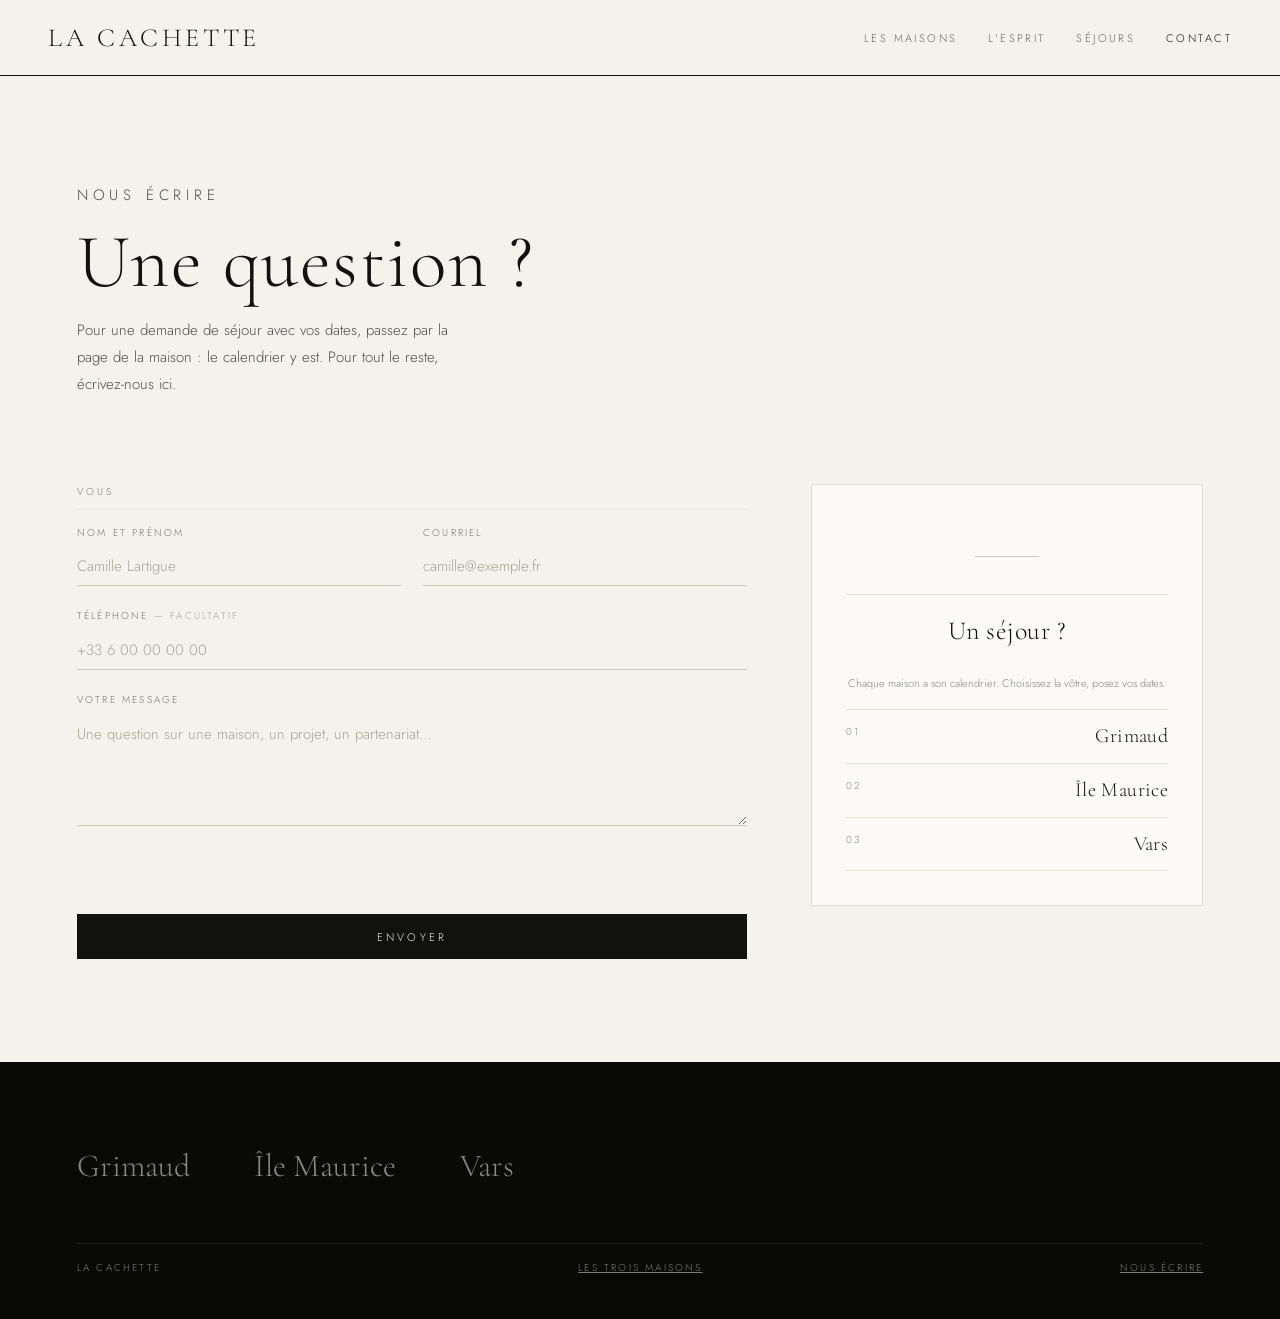
==== contact.html @ 08d3d3f2 "La Cachette — site des trois maisons Co-Authored-By: Claude Opus 5 <noreply@anthropic.com>" ====
<!doctype html>
<html lang="fr">
<head>
<meta charset="utf-8">
<meta name="viewport" content="width=device-width, initial-scale=1">
<meta name="robots" content="noindex, nofollow">
<title>Nous écrire — La Cachette</title>
<meta name="description" content="Écrire à La Cachette. Les demandes de séjour se font sur la page de chaque maison.">
<link rel="preconnect" href="https://fonts.googleapis.com">
<link rel="preconnect" href="https://fonts.gstatic.com" crossorigin>
<link href="https://fonts.googleapis.com/css2?family=Cormorant+Garamond:ital,wght@0,300;0,400;1,300&family=Jost:wght@300;400&display=swap" rel="stylesheet">
<link rel="stylesheet" href="assets/style.css?v=1789736320">
</head>
<body>

<header class="entete">
  <a class="marque" href="index.html">La&nbsp;Cachette</a>
  <nav class="nav">
    <a href="index.html">Les maisons</a>
    <a href="esprit.html">L'esprit</a>
    <a href="sejours.html">Séjours</a>
    <a href="contact.html" aria-current="page">Contact</a>
  </nav>
</header>

<main class="contact" id="contact">

  <div class="demande__titre">
    <p class="surtitre">Nous écrire</p>
    <h1>Une question ?</h1>
    <p>Pour une demande de séjour avec vos dates, passez par la page de la
    maison : le calendrier y est. Pour tout le reste, écrivez-nous ici.</p>
  </div>

  <div>
    <div class="erreurs" id="erreurs" hidden>
      <strong>Il manque encore quelque chose :</strong>
      <ul id="liste-erreurs"></ul>
    </div>

    <form id="question" novalidate>
      <fieldset class="champs">
        <legend>Vous</legend>
        <div class="duo">
          <label class="champ">
            <span>Nom et prénom</span>
            <input type="text" id="nom" name="nom" autocomplete="name" placeholder="Camille Lartigue">
          </label>
          <label class="champ">
            <span>Courriel</span>
            <input type="email" id="courriel" name="courriel" autocomplete="email" placeholder="camille@exemple.fr">
          </label>
        </div>
        <label class="champ">
          <span>Téléphone <em style="font-style:normal;opacity:.6">— facultatif</em></span>
          <input type="tel" id="telephone" name="telephone" autocomplete="tel" placeholder="+33 6 00 00 00 00">
        </label>
        <label class="champ">
          <span>Votre message</span>
          <textarea id="message" name="message" placeholder="Une question sur une maison, un projet, un partenariat…"></textarea>
        </label>
      </fieldset>

      <button class="envoyer" type="submit">Envoyer</button>
    </form>
  </div>

  <aside class="fiche" aria-label="Demander un séjour">
    <div class="fiche__embleme vide" aria-hidden="true"></div>
    <h2>Un séjour ?</h2>
    <p class="fiche__note" style="margin:0 0 1.4em;text-align:center">Chaque maison a son
    calendrier. Choisissez la vôtre, posez vos dates.</p>
    <dl class="fiche__maisons">
      <div><dt>01</dt><dd><a href="grimaud.html#reserver">Grimaud</a></dd></div>
      <div><dt>02</dt><dd><a href="ile-maurice.html#reserver">Île Maurice</a></dd></div>
      <div><dt>03</dt><dd><a href="vars.html#reserver">Vars</a></dd></div>
    </dl>
  </aside>

</main>

<footer class="pied">
  <nav class="pied__maisons">
    <a href="grimaud.html">Grimaud</a>
    <a href="ile-maurice.html">Île Maurice</a>
    <a href="vars.html">Vars</a>
  </nav>
  <div class="pied__bas">
    <span>La Cachette</span>
    <span><a href="index.html">Les trois maisons</a></span>
    <span><a href="contact.html">Nous écrire</a></span>
  </div>
</footer>

<script src="assets/config.js"></script>
<script>
(function () {
  var form = document.getElementById('question');
  var boiteErreurs = document.getElementById('erreurs');
  var listeErreurs = document.getElementById('liste-erreurs');
  var ADRESSE = window.ADRESSE || '';
  var POINT_DE_COLLECTE = window.POINT_DE_COLLECTE || '';

  function verifier() {
    var manques = [];
    if (!document.getElementById('nom').value.trim()) manques.push('votre nom');
    var courriel = document.getElementById('courriel');
    if (!courriel.value.trim() || !/^[^@\s]+@[^@\s.]+\.[^@\s]+$/.test(courriel.value.trim())) {
      manques.push('un courriel valide');
    }
    if (!document.getElementById('message').value.trim()) manques.push('votre message');
    return manques;
  }

  function texte() {
    var d = new FormData(form);
    var lignes = ['Nom         : ' + d.get('nom'), 'Courriel    : ' + d.get('courriel')];
    if (d.get('telephone').trim()) lignes.push('Téléphone   : ' + d.get('telephone'));
    lignes.push('', d.get('message').trim());
    return lignes.join('\n');
  }

  function confirmer() {
    var corps = texte();
    var objet = 'Message — La Cachette';
    var entete = document.querySelector('.demande__titre');

    var bloc = document.createElement('section');
    bloc.className = 'recap';
    bloc.innerHTML =
      '<p class="surtitre">Dernière étape</p>' +
      '<h2>Votre message est prêt</h2>' +
      '<p>Relisez-le, puis envoyez-le. Nous vous répondons à l’adresse que vous ' +
      'venez d’indiquer.</p>' +
      '<pre></pre>' +
      '<div class="recap__actions">' +
      '  <button class="envoyer" type="button" id="r-envoyer">Envoyer</button>' +
      '  <button class="bouton-fin" type="button" id="r-copier">Copier le message</button>' +
      '  <button class="bouton-fin" type="button" id="r-modifier">Modifier</button>' +
      '</div>' +
      '<p class="recap__etat" id="r-etat"></p>';
    bloc.querySelector('pre').textContent = corps;

    entete.hidden = true;
    form.hidden = true;
    boiteErreurs.hidden = true;
    form.parentElement.appendChild(bloc);
    window.scrollTo({ top: 0, behavior: 'smooth' });

    var etat = document.getElementById('r-etat');

    document.getElementById('r-envoyer').addEventListener('click', function () {
      if (POINT_DE_COLLECTE) {
        fetch(POINT_DE_COLLECTE, { method: 'POST', body: new FormData(form) })
          .then(function (r) {
            etat.textContent = r.ok
              ? 'Message envoyé. Merci — nous revenons vers vous rapidement.'
              : 'L’envoi a échoué. Copiez le message et écrivez-nous directement.';
          })
          .catch(function () {
            etat.textContent = 'L’envoi a échoué. Copiez le message et écrivez-nous directement.';
          });
      } else if (ADRESSE) {
        window.location.href = 'mailto:' + ADRESSE +
          '?subject=' + encodeURIComponent(objet) +
          '&body=' + encodeURIComponent(corps);
        etat.textContent = 'Votre message vous attend dans votre logiciel de courrier — ' +
          'il reste à l’envoyer.';
      } else {
        etat.textContent = 'Aucune adresse de destination n’est encore configurée sur ce ' +
          'site. Copiez le message en attendant. (À renseigner dans assets/config.js.)';
      }
    });

    document.getElementById('r-copier').addEventListener('click', function () {
      navigator.clipboard.writeText(objet + '\n\n' + corps).then(function () {
        etat.textContent = 'Message copié dans le presse-papiers.';
      }, function () {
        etat.textContent = 'La copie automatique a été refusée par le navigateur — ' +
          'sélectionnez le texte ci-dessus.';
      });
    });

    document.getElementById('r-modifier').addEventListener('click', function () {
      bloc.remove();
      form.hidden = false;
      entete.hidden = false;
      window.scrollTo({ top: 0, behavior: 'smooth' });
    });
  }

  form.addEventListener('submit', function (e) {
    e.preventDefault();
    var manques = verifier();
    if (manques.length) {
      listeErreurs.innerHTML = '';
      manques.forEach(function (m) {
        var li = document.createElement('li');
        li.textContent = m;
        listeErreurs.appendChild(li);
      });
      boiteErreurs.hidden = false;
      boiteErreurs.scrollIntoView({ behavior: 'smooth', block: 'center' });
      return;
    }
    boiteErreurs.hidden = true;
    confirmer();
  });
})();
</script>

</body>
</html>
---- assets/style.css ----
/* La Cachette — feuille commune
   Repères : voir BRAND.md. Encre, ivoire, nuit ; Cormorant + Jost ; 900 ms. */

:root{
  --noir:#111110;
  --ivoire:#f4f2ed;
  --nuit:#090908;
  --or:#b9a37e;
  --trait:#111110;
  --serif:"Cormorant Garamond", "EB Garamond", Garamond, "Times New Roman", serif;
  --sans:"Jost", "Futura", "Avenir Next", system-ui, sans-serif;
  --ease:cubic-bezier(.22,.61,.36,1);
  --duree:900ms;
  --entete:76px;
}
*{box-sizing:border-box}
html{scroll-behavior:smooth}
body{
  margin:0; background:var(--ivoire); color:var(--noir);
  font-family:var(--sans); font-weight:300;
  -webkit-font-smoothing:antialiased;
}
img{max-width:100%}

/* ---------------------------------------------------------------- en-tête */
.entete{
  position:fixed; inset:0 0 auto 0; z-index:30;
  height:var(--entete);
  display:flex; align-items:center; justify-content:space-between;
  padding:0 clamp(18px,4vw,48px);
  background:var(--ivoire);
  border-bottom:1px solid var(--trait);
}
.marque{
  font-family:var(--serif); font-size:clamp(20px,2.4vw,26px);
  letter-spacing:.14em; text-transform:uppercase; text-decoration:none; color:inherit;
}
.nav{display:flex; gap:clamp(16px,2.4vw,34px)}
.nav a{
  font-size:11px; letter-spacing:.22em; text-transform:uppercase;
  text-decoration:none; color:inherit; opacity:.62;
  transition:opacity .35s var(--ease);
}
.nav a:hover,.nav a[aria-current]{opacity:1}
@media (max-width:640px){
  :root{--entete:62px}
  .nav a:not([aria-current]){display:none}
}

/* ------------------------------------------------------ page « nos maisons » */
.maisons{
  margin-top:var(--entete);
  height:calc(100vh - var(--entete));
  height:calc(100svh - var(--entete));
  display:flex; flex-direction:column;
}
.maison{
  position:relative; flex:1 1 0; min-height:0;
  display:block; overflow:hidden;
  text-decoration:none; color:var(--ivoire);
  border-bottom:1px solid var(--trait);
  background:#0e0e0d; isolation:isolate;
}
.maison:last-child{border-bottom:0}

#m-grimaud img{object-position:center 50%}
#m-maurice img{object-position:center 42%}
#m-vars    img{object-position:center 45%}
#m-grimaud{--embleme:url("logos/la-cachette-golfe-saint-tropez-blanc.svg")}
#m-maurice{--embleme:url("logos/la-cachette-ile-maurice-blanc.svg")}
#m-vars   {--embleme:url("logos/la-cachette-vars-blanc.svg")}

.maison__media{position:absolute; inset:0; overflow:hidden}
.maison__media img{
  width:100%; height:100%; object-fit:cover; display:block;
  transform:scale(1.001);
  filter:grayscale(1) contrast(1.02) brightness(1);
  transition:transform var(--duree) var(--ease), filter var(--duree) var(--ease);
  will-change:transform,filter;
}
.maison__media::after{
  content:""; position:absolute; inset:0; z-index:1;
  background:linear-gradient(100deg,rgba(9,9,8,.84) 0%,rgba(9,9,8,.48) 34%,
                             rgba(9,9,8,.14) 66%,rgba(9,9,8,.26) 100%);
  transition:opacity var(--duree) var(--ease);
}
.maison__media.vide{
  background:radial-gradient(120% 160% at 20% 20%, #2a2a27 0%, #161614 55%, #0d0d0c 100%);
}
.maison__media.vide img{display:none}
.maison__media.vide::before{
  content:""; position:absolute; inset:0; z-index:1; opacity:.15;
  background:var(--embleme) 72% 50%/auto 62% no-repeat;
  transition:opacity var(--duree) var(--ease), transform var(--duree) var(--ease);
}

.maison__texte{
  position:relative; z-index:2; height:100%;
  display:flex; flex-direction:column; justify-content:center;
  padding:0 clamp(22px,6vw,90px);
  transform:translateY(6px);
  transition:transform var(--duree) var(--ease);
}
.maison__index{font-size:10px; letter-spacing:.34em; opacity:.55; margin-bottom:.9em}
.maison__nom{
  font-family:var(--serif); font-weight:300;
  font-size:clamp(38px,7.2vw,92px); line-height:.98; margin:0; letter-spacing:.02em;
  text-shadow:0 2px 30px rgba(0,0,0,.45);
}
.maison__lieu{
  margin-top:.85em; font-size:11px; letter-spacing:.26em; text-transform:uppercase; opacity:.7;
}
.maison__lien{
  display:flex; align-items:center; gap:.8em;
  margin-top:1.4em; font-size:10px; letter-spacing:.28em; text-transform:uppercase;
  opacity:0; transform:translateY(10px);
  transition:opacity var(--duree) var(--ease), transform var(--duree) var(--ease);
}
.maison__lien i{display:block; width:52px; height:1px; background:currentColor}
.maison__bientot{
  position:absolute; top:clamp(14px,2.4vw,26px); right:clamp(18px,4vw,44px);
  z-index:3; font-size:9px; letter-spacing:.26em; text-transform:uppercase;
  padding:.6em 1em; border:1px solid rgba(244,242,237,.34); color:rgba(244,242,237,.72);
}

.maison:hover .maison__media img,
.maison:focus-visible .maison__media img,
.maison.est-active .maison__media img{
  filter:grayscale(0) contrast(1) brightness(1); transform:scale(1.07);
}
.maison:hover .maison__media::after,
.maison:focus-visible .maison__media::after,
.maison.est-active .maison__media::after{opacity:.88}
.maison:hover .maison__media.vide::before,
.maison:focus-visible .maison__media.vide::before,
.maison.est-active .maison__media.vide::before{opacity:.34; transform:scale(1.03)}
.maison:hover .maison__texte,
.maison:focus-visible .maison__texte,
.maison.est-active .maison__texte{transform:translateY(0)}
.maison:hover .maison__lien,
.maison:focus-visible .maison__lien,
.maison.est-active .maison__lien{opacity:.92; transform:translateY(0)}
.maisons:hover .maison:not(:hover) .maison__media img,
.maisons.a-une-active .maison:not(.est-active) .maison__media img{
  filter:grayscale(1) contrast(1.02) brightness(.58);
}
.maisons:hover .maison:not(:hover) .maison__texte,
.maisons.a-une-active .maison:not(.est-active) .maison__texte{opacity:.72}
@media (hover:none){ .maison__lien{opacity:.9; transform:none} }
.maison:focus-visible{outline:2px solid var(--or); outline-offset:-4px}

@media (max-width:640px){
  .maisons{height:auto}
  .maison{height:46svh; min-height:280px}
}

/* variante : trois colonnes côte à côte (index-colonnes.html) */
.maisons.colonnes{flex-direction:row}
.colonnes .maison{border-bottom:0; border-right:1px solid var(--trait)}
.colonnes .maison:last-child{border-right:0}
.colonnes #m-grimaud img{object-position:center 60%}
.colonnes #m-maurice img{object-position:center 45%}
.colonnes #m-vars    img{object-position:center 50%}
.colonnes .maison__media::after{
  background:linear-gradient(180deg,rgba(9,9,8,.10) 0%,rgba(9,9,8,.18) 45%,
                             rgba(9,9,8,.62) 78%,rgba(9,9,8,.86) 100%);
}
.colonnes .maison__texte{
  justify-content:flex-end;
  padding:0 clamp(22px,3.4vw,52px) clamp(34px,5vw,66px);
}
.colonnes .maison__nom{font-size:clamp(34px,4.4vw,66px)}
.colonnes .maison__lieu{font-size:10px}
.colonnes .maison__media.vide::before{background-position:50% 36%; background-size:70% auto}
@media (max-width:640px){
  .maisons.colonnes{flex-direction:column}
  .colonnes .maison{border-right:0; border-bottom:1px solid var(--trait)}
}

/* --------------------------------------------------------- page d'une maison */
.hero{
  position:relative; margin-top:var(--entete);
  height:calc(100vh - var(--entete)); height:calc(100svh - var(--entete));
  min-height:480px; overflow:hidden; background:#0e0e0d; color:var(--ivoire);
  border-bottom:1px solid var(--trait);
}
/* les photos, empilées ; une seule visible, fondu entre deux */
.hero__diapos{position:absolute; inset:0}
.hero__diapos img{
  position:absolute; inset:0; width:100%; height:100%;
  object-fit:cover; object-position:center 42%; display:block;
  opacity:0; transition:opacity 1.6s var(--ease);
}
.hero__diapos img.est-visible{opacity:1}
/* un lent zoom pendant que la photo est à l'écran */
.hero__diapos img.anime{animation:hero-derive 9s linear forwards}
@keyframes hero-derive{from{transform:scale(1)} to{transform:scale(1.06)}}

.hero__commandes{
  position:absolute; z-index:3; right:clamp(18px,4vw,44px); bottom:clamp(22px,3.6vw,40px);
  display:flex; align-items:center; gap:14px;
}
.hero__fleche{
  width:38px; height:38px; border:1px solid rgba(244,242,237,.45); background:none;
  color:var(--ivoire); font-family:var(--serif); font-size:24px; line-height:1;
  cursor:pointer; padding:0; transition:border-color .3s var(--ease), background .3s var(--ease);
}
.hero__fleche:hover,.hero__fleche:focus-visible{border-color:var(--ivoire); background:rgba(244,242,237,.12)}
.hero__fleche:focus-visible,.hero__points button:focus-visible{outline:2px solid var(--or); outline-offset:2px}
.hero__points{display:flex; gap:10px}
.hero__points button{
  width:7px; height:7px; padding:0; border:0; border-radius:50%; cursor:pointer;
  background:rgba(244,242,237,.38); transition:background .3s var(--ease), transform .3s var(--ease);
}
.hero__points button[aria-current="true"]{background:var(--ivoire); transform:scale(1.3)}
@media (max-width:640px){ .hero__fleche{display:none} }
.hero::after{
  content:""; position:absolute; inset:0;
  background:linear-gradient(100deg,rgba(9,9,8,.78) 0%,rgba(9,9,8,.34) 40%,
                             rgba(9,9,8,.10) 70%,rgba(9,9,8,.30) 100%);
}
/* Les URL d'un var() se résolvent depuis CETTE feuille, pas depuis la page :
   les emblèmes sont donc déclarés ici et non en style en ligne. */
.hero.h-grimaud{--embleme:url("logos/la-cachette-golfe-saint-tropez-blanc.svg")}
.hero.h-maurice{--embleme:url("logos/la-cachette-ile-maurice-blanc.svg")}
.hero.h-vars   {--embleme:url("logos/la-cachette-vars-blanc.svg")}

.hero.vide{
  background:radial-gradient(120% 160% at 20% 20%, #2a2a27 0%, #161614 55%, #0d0d0c 100%);
}
.hero.vide .hero__diapos{display:none}
.hero.vide::before{
  content:""; position:absolute; inset:0; z-index:1; opacity:.26;
  background:var(--embleme) 72% 44%/auto 52% no-repeat;
}
.hero.vide::after{background:linear-gradient(100deg,rgba(9,9,8,.7) 0%,rgba(9,9,8,.2) 45%,rgba(9,9,8,0) 75%)}
.hero__texte{
  position:relative; z-index:2; height:100%;
  display:flex; flex-direction:column; justify-content:flex-end;
  padding:0 clamp(22px,6vw,90px) clamp(38px,6vw,74px);
}
.hero__index{font-size:10px; letter-spacing:.34em; text-transform:uppercase; opacity:.62}
.hero h1{
  font-family:var(--serif); font-weight:300; margin:.28em 0 0;
  font-size:clamp(46px,9vw,116px); line-height:.94; letter-spacing:.02em;
  text-shadow:0 2px 34px rgba(0,0,0,.45);
}
.hero__lieu{margin-top:.9em; font-size:11px; letter-spacing:.26em; text-transform:uppercase; opacity:.72}
.hero__cta{
  display:inline-flex; align-items:center; gap:.8em; align-self:flex-start;
  margin-top:2.2em; color:inherit; text-decoration:none;
  font-size:10px; letter-spacing:.28em; text-transform:uppercase;
  border:1px solid rgba(244,242,237,.5); padding:1.1em 2.2em;
  transition:background .4s var(--ease), color .4s var(--ease), border-color .4s var(--ease);
}
.hero__cta:hover,.hero__cta:focus-visible{background:var(--ivoire); color:var(--noir); border-color:var(--ivoire)}

.bloc{padding:clamp(56px,8vw,108px) clamp(22px,6vw,90px); border-bottom:1px solid #dfdbd2}
.bloc:last-of-type{border-bottom:0}
.bloc>h2{
  font-family:var(--serif); font-weight:300; font-size:clamp(26px,3.4vw,44px);
  margin:0 0 .9em; letter-spacing:.02em;
}
.surtitre{
  font-size:10px; letter-spacing:.32em; text-transform:uppercase;
  opacity:.5; margin:0 0 1.6em;
}

.intro{display:grid; grid-template-columns:minmax(0,1.15fr) minmax(0,1fr); gap:clamp(30px,6vw,84px)}
.intro p{font-family:var(--serif); font-size:clamp(19px,2.1vw,26px); line-height:1.5; margin:0 0 .8em}
.intro p+p{font-size:clamp(15px,1.4vw,17px); font-family:var(--sans); line-height:1.75; opacity:.78}
@media (max-width:820px){ .intro{grid-template-columns:1fr} }

.enbref{list-style:none; margin:0; padding:0; border-top:1px solid #dfdbd2}
.enbref li{
  display:flex; justify-content:space-between; gap:20px;
  padding:.95em 0; border-bottom:1px solid #dfdbd2;
  font-size:13px; line-height:1.5;
}
.enbref b{font-weight:400; letter-spacing:.16em; text-transform:uppercase; font-size:10px; opacity:.55; flex:0 0 34%}
.arediger{
  border:1px solid #dfdbd2; padding:1.2em 1.4em; font-size:12px; line-height:1.7;
  letter-spacing:.04em; opacity:.62;
}

.grille{
  display:grid; grid-template-columns:repeat(auto-fill,minmax(240px,1fr));
  gap:clamp(10px,1.4vw,20px);
}
.grille figure{margin:0; position:relative}
.grille button{
  display:block; width:100%; padding:0; border:0; background:#e6e2d9;
  cursor:zoom-in; overflow:hidden; line-height:0;
}
/* Sur la page d'une maison, les photos sont en couleur : c'est déjà la
   récompense du clic. Le noir et blanc reste réservé à la page d'accueil. */
.grille img{
  width:100%; aspect-ratio:4/5; object-fit:cover; display:block;
  filter:brightness(.94);
  transition:transform var(--duree) var(--ease), filter var(--duree) var(--ease);
}
.grille button:hover img,.grille button:focus-visible img{
  filter:brightness(1); transform:scale(1.05);
}
.grille figcaption{
  margin-top:.7em; font-size:10px; letter-spacing:.2em; text-transform:uppercase; opacity:.5;
}
.grille button:focus-visible{outline:2px solid var(--or); outline-offset:3px}
.grille .large{grid-column:span 2}
.grille .large img{aspect-ratio:16/10}
@media (max-width:560px){ .grille .large{grid-column:span 1} .grille .large img{aspect-ratio:4/5} }

.plan{max-width:900px; margin:0 auto}
.plan img{display:block; width:100%; border:1px solid #dfdbd2}

/* ---------------------------------------------------------------- sommaire
   Colonne fixe à droite, au milieu de l'écran. Invisible tant que le héros
   est à l'écran, puis suit la lecture. Disparaît sous 1100 px. */
.sommaire{
  position:fixed; right:clamp(18px,2.6vw,40px); top:50%; z-index:15;
  transform:translate(12px,-50%); opacity:0; pointer-events:none;
  transition:opacity .6s var(--ease), transform .6s var(--ease);
}
.sommaire.est-visible{opacity:1; transform:translate(0,-50%); pointer-events:auto}
.sommaire ol{list-style:none; margin:0; padding:0; display:flex; flex-direction:column; gap:14px; align-items:flex-end}
.sommaire a{
  display:flex; align-items:center; gap:12px; flex-direction:row-reverse;
  color:var(--noir); text-decoration:none;
  font-size:10px; letter-spacing:.24em; text-transform:uppercase; opacity:.42;
  transition:opacity .3s var(--ease);
}
.sommaire a i{display:block; width:18px; height:1px; background:currentColor; transition:width .4s var(--ease)}
.sommaire a:hover,.sommaire a:focus-visible{opacity:.85}
.sommaire a[aria-current]{opacity:1}
.sommaire a[aria-current] i{width:38px}
.sommaire a:focus-visible{outline:2px solid var(--or); outline-offset:4px}
.bloc,.reserver{scroll-margin-top:var(--entete)}
@media (max-width:1100px){ .sommaire{display:none} }
/* on réserve la colonne de droite au sommaire pour qu'il ne couvre rien */
@media (min-width:1101px){
  .a-sommaire .bloc,.a-sommaire .reserver{padding-right:calc(clamp(22px,6vw,90px) + 230px)}
  /* les filets entre sections s'arrêtent avant la colonne du sommaire */
  .a-sommaire .bloc{position:relative; border-bottom:0}
  .a-sommaire .bloc:not(:last-of-type)::after{
    content:""; position:absolute; bottom:0; height:1px; background:#dfdbd2;
    left:clamp(22px,6vw,90px); right:calc(clamp(22px,6vw,90px) + 230px);
  }
  .a-sommaire .reserver{border-top:0}
  .a-sommaire .reserver::before{
    content:""; position:absolute; top:0; height:1px; background:var(--noir);
    left:clamp(22px,6vw,90px); right:calc(clamp(22px,6vw,90px) + 230px);
  }
  .a-sommaire .reserver{position:relative}
  /* et le sommaire pose son propre fond, léger voile givré */
  .sommaire{
    padding:22px 20px 22px 26px; margin-right:-20px;
    background:rgba(244,242,237,.78);
    -webkit-backdrop-filter:blur(10px); backdrop-filter:blur(10px);
  }
}
html{scroll-behavior:smooth}
@media (prefers-reduced-motion:reduce){ html{scroll-behavior:auto} }

/* ------------------------------------------------------------- visionneuse */
.visionneuse{
  position:fixed; inset:0; z-index:60; background:var(--nuit);
  display:flex; align-items:center; justify-content:center; flex-direction:column;
  padding:clamp(16px,4vw,54px);
}
.visionneuse[hidden]{display:none}
.visionneuse img{max-width:100%; max-height:82vh; object-fit:contain; display:block}
.visionneuse figcaption{
  color:var(--ivoire); margin-top:1.2em;
  font-size:10px; letter-spacing:.24em; text-transform:uppercase; opacity:.6;
}
.visionneuse figure{margin:0; display:flex; flex-direction:column; align-items:center}
.visionneuse button{
  position:absolute; background:none; border:0; color:var(--ivoire);
  cursor:pointer; opacity:.55; padding:16px; line-height:1;
  font-family:var(--serif); font-size:34px;
  transition:opacity .3s var(--ease);
}
.visionneuse button:hover,.visionneuse button:focus-visible{opacity:1}
.v-fermer{top:8px; right:14px; font-size:26px}
.v-prec{left:6px; top:50%; transform:translateY(-50%)}
.v-suiv{right:6px; top:50%; transform:translateY(-50%)}

/* ------------------------------------------------------------------- pied */
.pied{
  background:var(--nuit); color:var(--ivoire);
  padding:clamp(48px,7vw,84px) clamp(22px,6vw,90px) clamp(30px,4vw,44px);
}
.pied__maisons{display:flex; flex-wrap:wrap; gap:clamp(24px,5vw,70px); margin-bottom:clamp(34px,5vw,58px)}
.pied__maisons a{
  color:inherit; text-decoration:none;
  font-family:var(--serif); font-size:clamp(22px,2.6vw,32px); font-weight:300;
  opacity:.55; transition:opacity .4s var(--ease);
}
.pied__maisons a:hover,.pied__maisons a[aria-current]{opacity:1}
.pied__bas{
  display:flex; flex-wrap:wrap; justify-content:space-between; gap:16px;
  border-top:1px solid rgba(244,242,237,.16); padding-top:1.6em;
  font-size:10px; letter-spacing:.22em; text-transform:uppercase; opacity:.5;
}
.pied__bas a{color:inherit}

@media (prefers-reduced-motion:reduce){
  html{scroll-behavior:auto}
  *{transition-duration:.01ms !important}
  .maison__media img,.grille img{transform:none !important}
  .hero__diapos img{animation:none !important}
}

/* ------------------------------------------------------------------ contact
   Le principe : un formulaire en une colonne, et une fiche qui se remplit
   en direct à côté. On ne demande que ce qui sert à répondre. */

.contact{
  margin-top:var(--entete);
  display:grid; grid-template-columns:minmax(0,1fr) minmax(320px,392px);
  gap:clamp(30px,5vw,80px);
  padding:clamp(48px,7vw,96px) clamp(22px,6vw,90px) clamp(60px,8vw,110px);
  align-items:start;
}
/* en bas d'une page maison : même grille, sous un filet, sans marge de tête */
.reserver{
  display:grid; grid-template-columns:minmax(0,760px) minmax(280px,340px);
  justify-content:center;
  gap:clamp(24px,3.5vw,48px);
  padding:clamp(48px,6vw,84px) clamp(22px,6vw,90px) clamp(56px,7vw,96px);
  align-items:start;
  background:#e8e3d8;
  border-top:1px solid var(--noir);
  scroll-margin-top:var(--entete);
}
.reserver .demande__titre{margin-bottom:clamp(4px,1vw,14px)}
.reserver .demande__titre h2{font-size:clamp(30px,4vw,50px)}
.reserver .demande__titre p{font-size:14px}
.reserver>div:not(.demande__titre){
  background:#fff; border:1px solid #d6d0c3;
  padding:clamp(22px,3vw,38px) clamp(20px,3vw,40px) clamp(18px,2.4vw,30px);
}
.reserver .champs{margin-bottom:clamp(26px,3.2vw,38px)}
.reserver .champs>legend{margin-bottom:1.1em}
.reserver .fiche{background:#fff; border-color:#d6d0c3}
.reserver .fiche h2{margin-bottom:1.1em}
.reserver .cal-mois{gap:clamp(18px,2.6vw,36px)}
.reserver .cal-grille{max-width:330px; margin:0 auto}
.reserver .cal-case button{aspect-ratio:auto; height:34px; min-height:0; font-size:12.5px}
.reserver .cal-titres span{font-size:clamp(16px,1.6vw,19px)}
.reserver .cal-tete{margin-bottom:14px}
.reserver .cal-grille>b{padding-bottom:.7em}
.reserver .envoyer{margin-top:0}

@media (max-width:900px){
  .contact,.reserver{grid-template-columns:1fr}
  /* en une colonne, la fiche passe devant : elle se remplit sous les yeux
     pendant qu'on répond, au lieu d'arriver après le bouton d'envoi. */
  .demande__titre{order:-2; margin-bottom:clamp(26px,5vw,40px)}
  .fiche{position:static; order:-1; margin-bottom:clamp(30px,5vw,44px)}
  .fiche__embleme{height:60px}
}

.demande__titre{grid-column:1 / -1; margin:0 0 clamp(10px,2vw,22px)}
.demande__titre h1,.demande__titre h2{
  font-family:var(--serif); font-weight:300; letter-spacing:.02em;
  font-size:clamp(40px,6vw,76px); line-height:1; margin:.2em 0 0;
}
.demande__titre p{
  margin:1.1em 0 0; max-width:44ch; font-size:15px; line-height:1.8; opacity:.72;
}

.champs{border:0; padding:0; margin:0 0 clamp(34px,4.5vw,52px); min-width:0}
.champs>legend{
  padding:0; margin:0 0 1.5em; width:100%;
  font-size:10px; letter-spacing:.32em; text-transform:uppercase; opacity:.5;
  border-bottom:1px solid #dfdbd2; padding-bottom:1em;
}

/* le choix de la maison : trois cartes gravées plutôt qu'une liste déroulante */
.choixmaison{display:grid; grid-template-columns:repeat(auto-fit,minmax(150px,1fr)); gap:12px}
.choixmaison input{position:absolute; opacity:0; width:0; height:0}
.choixmaison label{
  display:block; cursor:pointer; text-align:center;
  border:1px solid #dfdbd2; padding:20px 12px 16px;
  background:#fbfaf7;
  transition:border-color .4s var(--ease), background .4s var(--ease);
}
.choixmaison label:hover{border-color:#b8b2a5}
.choixmaison i{
  display:block; height:54px; margin-bottom:14px;
  background:var(--embleme) center/contain no-repeat;
  opacity:.42; transition:opacity .4s var(--ease);
}
.choixmaison b{
  display:block; font-family:var(--serif); font-weight:300; font-size:19px; letter-spacing:.02em;
}
.choixmaison small{
  display:block; margin-top:.55em;
  font-size:9px; letter-spacing:.2em; text-transform:uppercase; opacity:.5;
}
.choixmaison input:checked+label{border-color:var(--noir); background:#fff}
.choixmaison input:checked+label i{opacity:1}
.choixmaison input:focus-visible+label{outline:2px solid var(--or); outline-offset:2px}
.c-grimaud{--embleme:url("logos/la-cachette-golfe-saint-tropez.svg")}
.c-maurice{--embleme:url("logos/la-cachette-ile-maurice.svg")}
.c-vars   {--embleme:url("logos/la-cachette-vars.svg")}

.duo{display:grid; grid-template-columns:1fr 1fr; gap:clamp(12px,2vw,22px)}
@media (max-width:520px){ .duo{grid-template-columns:1fr} }

.champ{display:block; margin-bottom:22px}
.champ>span{
  display:block; margin-bottom:.7em;
  font-size:10px; letter-spacing:.22em; text-transform:uppercase; opacity:.55;
}
.champ input,.champ textarea{
  width:100%; font:inherit; font-size:15px; color:inherit;
  background:transparent; border:0; border-bottom:1px solid #cfc9bc;
  padding:.55em 0; border-radius:0; -webkit-appearance:none;
  transition:border-color .35s var(--ease);
}
.champ textarea{resize:vertical; min-height:112px; line-height:1.7}
.champ input:focus,.champ textarea:focus{outline:0; border-bottom-color:var(--noir)}
.champ input::placeholder,.champ textarea::placeholder{color:#a9a294}
.champ input:user-invalid,.champ textarea:user-invalid{border-bottom-color:#9c4a3c}
.champ__aide{display:block; margin-top:.6em; font-size:11px; opacity:.5; line-height:1.6}

.compteur{
  display:flex; align-items:center; justify-content:space-between; gap:16px;
  border-bottom:1px solid #cfc9bc; padding:.35em 0 .7em;
}
.compteur__nom{font-size:15px}
.compteur__nom small{display:block; font-size:11px; opacity:.5; margin-top:.3em}
.compteur__reglage{display:flex; align-items:center; gap:14px}
.compteur button{
  width:34px; height:34px; border:1px solid #cfc9bc; background:none; color:inherit;
  font-size:17px; line-height:1; cursor:pointer; padding:0;
  transition:border-color .3s var(--ease), color .3s var(--ease);
}
.compteur button:hover:enabled{border-color:var(--noir)}
.compteur button:disabled{opacity:.3; cursor:default}
.compteur button:focus-visible{outline:2px solid var(--or); outline-offset:2px}
.compteur output{min-width:1.6em; text-align:center; font-size:15px; font-variant-numeric:tabular-nums}

.envoyer{
  width:100%; margin-top:8px; padding:1.25em 1em;
  background:var(--noir); color:var(--ivoire); border:1px solid var(--noir);
  font:inherit; font-size:11px; letter-spacing:.28em; text-transform:uppercase;
  cursor:pointer; transition:background .4s var(--ease), color .4s var(--ease);
}
.envoyer:hover{background:transparent; color:var(--noir)}
.envoyer:focus-visible{outline:2px solid var(--or); outline-offset:3px}

.erreurs{
  margin:0 0 20px; padding:1em 1.2em; border:1px solid #9c4a3c; color:#8c4234;
  font-size:13px; line-height:1.7;
}
.erreurs ul{margin:.5em 0 0; padding-left:1.2em}

/* la fiche qui se remplit en direct */
.fiche{
  position:sticky; top:calc(var(--entete) + 26px);
  border:1px solid #dfdbd2; background:#fbfaf7; padding:clamp(24px,3vw,34px);
}
.fiche__embleme{
  height:76px; margin-bottom:20px;
  background:var(--embleme, none) center/contain no-repeat; opacity:.9;
  transition:opacity .5s var(--ease);
}
.fiche__embleme.f-grimaud{--embleme:url("logos/la-cachette-golfe-saint-tropez.svg")}
.fiche__embleme.f-maurice{--embleme:url("logos/la-cachette-ile-maurice.svg")}
.fiche__embleme.f-vars   {--embleme:url("logos/la-cachette-vars.svg")}
.fiche__embleme.vide{
  background:none; opacity:1;
  display:flex; align-items:center; justify-content:center;
}
.fiche__embleme.vide::before{
  content:""; width:64px; height:1px; background:#cfc9bc;
}
.fiche h2{
  font-family:var(--serif); font-weight:300; font-size:26px; letter-spacing:.02em;
  margin:0 0 1.1em; text-align:center;
}
.fiche dl{margin:0; border-top:1px solid #e6e1d7}
.fiche div{
  display:flex; justify-content:space-between; gap:16px;
  padding:.9em 0; border-bottom:1px solid #e6e1d7;
}
.fiche dt{font-size:10px; letter-spacing:.2em; text-transform:uppercase; opacity:.5}
.fiche dd{margin:0; font-size:13px; text-align:right}
.fiche dd.attente{opacity:.35}
.fiche__maisons dd{font-family:var(--serif); font-size:20px; letter-spacing:.02em}
.fiche__maisons a{color:inherit; text-decoration:none; border-bottom:1px solid transparent; transition:border-color .3s var(--ease)}
.fiche__maisons a:hover,.fiche__maisons a:focus-visible{border-color:currentColor}
.fiche__nuits{
  margin:1.3em 0 0; text-align:center;
  font-family:var(--serif); font-size:20px; letter-spacing:.02em;
}
.fiche__note{margin:1.6em 0 0; font-size:11px; line-height:1.75; opacity:.5}

/* l'écran de confirmation */
.recap{max-width:620px}
.recap h2{
  font-family:var(--serif); font-weight:300; font-size:clamp(30px,4vw,46px);
  letter-spacing:.02em; margin:0 0 .5em;
}
.recap>p{font-size:15px; line-height:1.8; opacity:.75; margin:0 0 2em; max-width:48ch}
.recap pre{
  border:1px solid #dfdbd2; background:#fbfaf7; padding:1.6em;
  font:inherit; font-size:13px; line-height:1.9; white-space:pre-wrap; margin:0 0 1.6em;
}
.recap__actions{display:flex; flex-wrap:wrap; gap:12px; align-items:center}
.recap__actions .envoyer{width:auto; margin:0; padding:1.1em 2.4em}
.bouton-fin{
  background:none; border:1px solid #cfc9bc; color:inherit; font:inherit;
  font-size:11px; letter-spacing:.28em; text-transform:uppercase;
  padding:1.1em 2em; cursor:pointer;
  transition:border-color .35s var(--ease);
}
.bouton-fin:hover{border-color:var(--noir)}
.bouton-fin:focus-visible{outline:2px solid var(--or); outline-offset:3px}
.recap__etat{font-size:12px; opacity:.55; margin:1.4em 0 0; line-height:1.7}

/* --------------------------------------------------------- L'esprit, Séjours */

/* ouverture claire, sans photo : le contrepoint des pages maison */
.ouverture{
  margin-top:var(--entete);
  padding:clamp(64px,10vw,140px) clamp(22px,6vw,90px) clamp(48px,7vw,96px);
  border-bottom:1px solid #dfdbd2;
}
.ouverture h1{
  font-family:var(--serif); font-weight:300; letter-spacing:.02em;
  font-size:clamp(44px,7.5vw,104px); line-height:.98; margin:.16em 0 0; max-width:16ch;
}
.ouverture__phrase{
  font-family:var(--serif); font-size:clamp(20px,2.4vw,30px); line-height:1.5;
  max-width:32ch; margin:1.1em 0 0; opacity:.82;
}

.rangee-emblemes{
  display:flex; flex-wrap:wrap; gap:clamp(28px,6vw,84px);
  align-items:flex-end; margin-top:clamp(46px,7vw,84px);
}
.rangee-emblemes a{
  flex:1 1 180px; max-width:280px; text-decoration:none; color:inherit; text-align:center;
}
.rangee-emblemes i{
  display:block; height:clamp(64px,8vw,104px);
  background:var(--embleme) center/contain no-repeat;
  opacity:.5; transition:opacity var(--duree) var(--ease), transform var(--duree) var(--ease);
}
.rangee-emblemes a:hover i,.rangee-emblemes a:focus-visible i{opacity:1; transform:translateY(-3px)}
.rangee-emblemes span{
  display:block; margin-top:1.1em;
  font-size:10px; letter-spacing:.24em; text-transform:uppercase; opacity:.55;
}
.rangee-emblemes a:focus-visible{outline:2px solid var(--or); outline-offset:6px}

/* un texte suivi, en deux colonnes : le propos à gauche, le détail à droite */
.propos{display:grid; grid-template-columns:minmax(0,1fr) minmax(0,1.25fr); gap:clamp(28px,6vw,84px)}
.propos>h2{margin-top:0}
.propos p{margin:0 0 1.15em; line-height:1.85; font-size:15px; max-width:62ch}
.propos p:last-child{margin-bottom:0}
.propos .avant{
  font-family:var(--serif); font-size:clamp(19px,2vw,24px); line-height:1.55; opacity:.85;
}
@media (max-width:820px){ .propos{grid-template-columns:1fr} }

/* les étapes d'un séjour */
.etapes{list-style:none; margin:0; padding:0; display:grid; gap:clamp(18px,3vw,34px);
  grid-template-columns:repeat(auto-fit,minmax(230px,1fr))}
.etapes li{border-top:1px solid var(--noir); padding-top:1.4em}
.etapes b{
  display:block; font-size:10px; letter-spacing:.32em; opacity:.45; margin-bottom:1.1em;
  font-weight:400;
}
.etapes h3{
  font-family:var(--serif); font-weight:300; font-size:clamp(21px,2.2vw,27px);
  margin:0 0 .5em; letter-spacing:.02em;
}
.etapes p{margin:0; font-size:14px; line-height:1.8; opacity:.75}

/* le tableau des trois maisons */
.tableau{width:100%; border-collapse:collapse; font-size:14px}
.tableau th,.tableau td{
  text-align:left; vertical-align:top; padding:1.15em 1.2em 1.15em 0;
  border-bottom:1px solid #dfdbd2;
}
.tableau thead th{
  font-family:var(--serif); font-weight:300; font-size:clamp(20px,2.2vw,26px);
  letter-spacing:.02em; border-bottom-color:var(--noir); padding-bottom:.7em;
}
.tableau thead th small{
  display:block; font-family:var(--sans);
  font-size:9px; letter-spacing:.2em; text-transform:uppercase; opacity:.5; margin-top:.7em;
}
.tableau tbody th{
  font-weight:400; font-size:10px; letter-spacing:.2em; text-transform:uppercase;
  opacity:.5; width:22%;
}
.tableau td{line-height:1.7}
.tableau .vide{opacity:.35; font-style:italic}
.tableau-cadre{overflow-x:auto}
@media (max-width:700px){ .tableau{min-width:640px} }

/* la bande d'appel, en pied de page */
.appel{
  background:var(--nuit); color:var(--ivoire);
  padding:clamp(58px,8vw,104px) clamp(22px,6vw,90px);
  display:flex; flex-wrap:wrap; gap:clamp(24px,4vw,52px);
  align-items:center; justify-content:space-between;
}
.appel h2{
  font-family:var(--serif); font-weight:300; letter-spacing:.02em;
  font-size:clamp(28px,4vw,48px); margin:0; max-width:18ch;
}
.appel p{margin:.9em 0 0; font-size:14px; line-height:1.75; opacity:.6; max-width:42ch}
.appel a{
  flex:0 0 auto; text-decoration:none;
  border:1px solid rgba(244,242,237,.5); color:inherit;
  padding:1.25em 2.6em; font-size:11px; letter-spacing:.28em; text-transform:uppercase;
  transition:background .4s var(--ease), color .4s var(--ease), border-color .4s var(--ease);
}
.appel a:hover,.appel a:focus-visible{background:var(--ivoire); color:var(--noir); border-color:var(--ivoire)}

/* ----------------------------------------------------------------- calendrier
   Deux mois côte à côte, un seul sur mobile. On clique l'arrivée, puis le
   départ ; la plage se remplit entre les deux. */

.calendrier{margin-top:4px}
.cal-tete{
  display:flex; align-items:center; gap:14px;
  margin-bottom:clamp(18px,2.4vw,26px);
}
.cal-tete button{
  width:36px; height:36px; flex:0 0 auto;
  border:1px solid #cfc9bc; background:none; color:inherit;
  font-family:var(--serif); font-size:22px; line-height:1; cursor:pointer; padding:0;
  transition:border-color .3s var(--ease), opacity .3s var(--ease);
}
.cal-tete button:hover:enabled{border-color:var(--noir)}
.cal-tete button:disabled{opacity:.25; cursor:default}
.cal-tete button:focus-visible{outline:2px solid var(--or); outline-offset:2px}
.cal-titres{
  flex:1; display:grid; grid-template-columns:1fr 1fr; gap:clamp(20px,3vw,44px);
  text-align:center;
}
.cal-titres span{
  font-family:var(--serif); font-size:clamp(17px,1.9vw,21px); letter-spacing:.02em;
}
.cal-titres span::first-letter{text-transform:uppercase}

.cal-mois{display:grid; grid-template-columns:1fr 1fr; gap:clamp(20px,3vw,44px)}
.cal-grille{display:grid; grid-template-columns:repeat(7,1fr); row-gap:2px}
.cal-grille>b{
  font-weight:400; text-align:center; padding-bottom:1em;
  font-size:9px; letter-spacing:.14em; text-transform:uppercase; opacity:.42;
}
.cal-case{position:relative}
.cal-case button{
  position:relative; z-index:1;
  width:100%; aspect-ratio:1; min-height:36px;
  border:0; background:none; color:inherit; font:inherit; font-size:13px;
  cursor:pointer; padding:0; font-variant-numeric:tabular-nums;
  transition:background .25s var(--ease), color .25s var(--ease);
}
.cal-case button:disabled{opacity:.22; cursor:default}
.cal-case button:not(:disabled):hover{background:#e9e4d9}
.cal-case button:focus-visible{outline:2px solid var(--or); outline-offset:-2px}

/* la plage : un fond posé sur la cellule, pour qu'il soit continu */
.cal-case.dans::before{
  content:""; position:absolute; inset:0; background:#e9e4d9;
}
.cal-case.bord-gauche::before{left:14%}
.cal-case.bord-droite::before{right:14%}
.cal-case.extremite button{background:var(--noir); color:var(--ivoire)}
.cal-case.extremite button:hover{background:var(--noir)}
.cal-case.aujourdhui button::after{
  content:""; position:absolute; left:50%; bottom:16%; width:3px; height:3px;
  margin-left:-1.5px; background:currentColor; opacity:.5;
}

.cal-pied{
  display:flex; flex-wrap:wrap; align-items:baseline; gap:10px 20px;
  margin-top:1.6em; padding-top:1.3em; border-top:1px solid #e6e1d7;
}
.cal-etat{margin:0; font-size:12px; letter-spacing:.06em; opacity:.62; flex:1 1 auto}
.cal-effacer{
  background:none; border:0; padding:0; color:inherit; font:inherit; cursor:pointer;
  font-size:10px; letter-spacing:.22em; text-transform:uppercase; opacity:.55;
  border-bottom:1px solid currentColor; padding-bottom:.35em;
  transition:opacity .3s var(--ease);
}
.cal-effacer:hover{opacity:1}
.cal-effacer[hidden]{display:none}
.cal-effacer:focus-visible{outline:2px solid var(--or); outline-offset:3px}

@media (max-width:720px){
  .cal-titres{grid-template-columns:1fr}
  .cal-mois{grid-template-columns:1fr}
  .cal-mois>div:last-child{display:none}
  .cal-titres span:last-child{display:none}
}
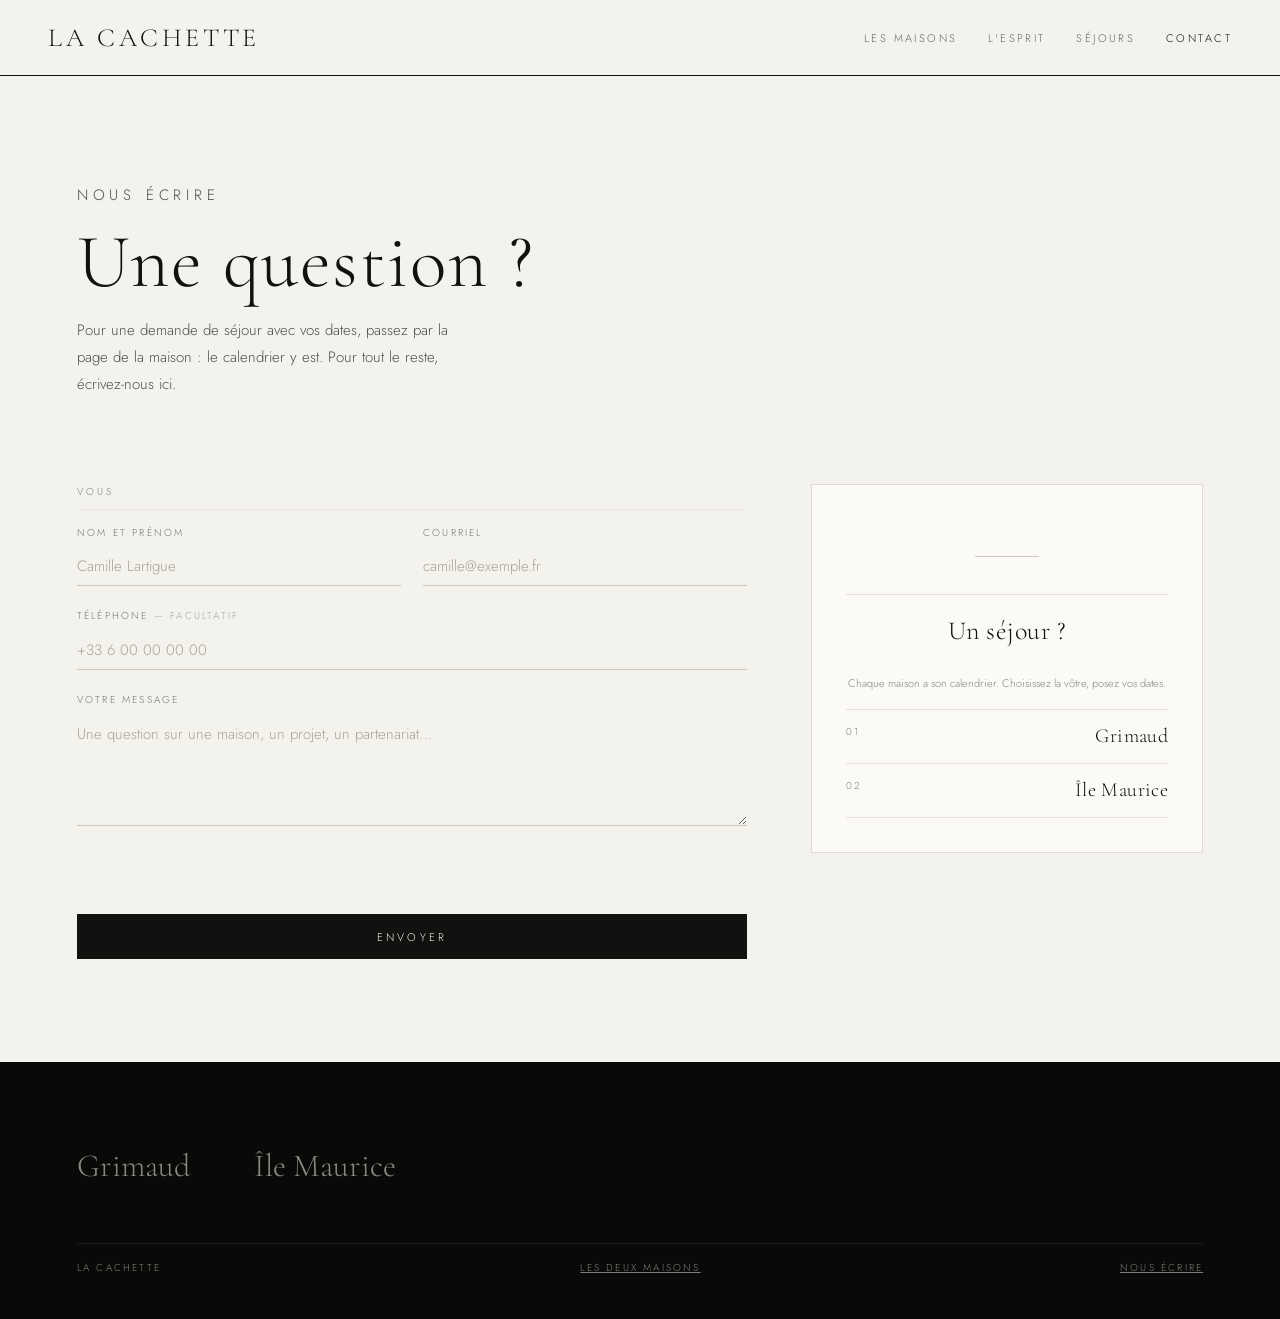
==== commit d6149d6b: "Retire la maison de Vars du site - vars.html et assets/img/vars/ supprimes (37 photos) - colonne Var" ====
--- a/contact.html
+++ b/contact.html
@@ -9,7 +9,7 @@
 <link rel="preconnect" href="https://fonts.googleapis.com">
 <link rel="preconnect" href="https://fonts.gstatic.com" crossorigin>
 <link href="https://fonts.googleapis.com/css2?family=Cormorant+Garamond:ital,wght@0,300;0,400;1,300&family=Jost:wght@300;400&display=swap" rel="stylesheet">
-<link rel="stylesheet" href="assets/style.css?v=1789736320">
+<link rel="stylesheet" href="assets/style.css?v=1791748431">
 </head>
 <body>
 
@@ -73,7 +73,6 @@
     <dl class="fiche__maisons">
       <div><dt>01</dt><dd><a href="grimaud.html#reserver">Grimaud</a></dd></div>
       <div><dt>02</dt><dd><a href="ile-maurice.html#reserver">Île Maurice</a></dd></div>
-      <div><dt>03</dt><dd><a href="vars.html#reserver">Vars</a></dd></div>
     </dl>
   </aside>
 
@@ -83,16 +82,15 @@
   <nav class="pied__maisons">
     <a href="grimaud.html">Grimaud</a>
     <a href="ile-maurice.html">Île Maurice</a>
-    <a href="vars.html">Vars</a>
   </nav>
   <div class="pied__bas">
     <span>La Cachette</span>
-    <span><a href="index.html">Les trois maisons</a></span>
+    <span><a href="index.html">Les deux maisons</a></span>
     <span><a href="contact.html">Nous écrire</a></span>
   </div>
 </footer>
 
-<script src="assets/config.js"></script>
+<script src="assets/config.js?v=1791748431"></script>
 <script>
 (function () {
   var form = document.getElementById('question');
--- a/assets/style.css
+++ b/assets/style.css
@@ -65,10 +65,8 @@
 
 #m-grimaud img{object-position:center 50%}
 #m-maurice img{object-position:center 42%}
-#m-vars    img{object-position:center 45%}
 #m-grimaud{--embleme:url("logos/la-cachette-golfe-saint-tropez-blanc.svg")}
 #m-maurice{--embleme:url("logos/la-cachette-ile-maurice-blanc.svg")}
-#m-vars   {--embleme:url("logos/la-cachette-vars-blanc.svg")}
 
 .maison__media{position:absolute; inset:0; overflow:hidden}
 .maison__media img{
@@ -154,13 +152,12 @@
   .maison{height:46svh; min-height:280px}
 }
 
-/* variante : trois colonnes côte à côte (index-colonnes.html) */
+/* variante : trois colonnes côte à côte (index.html) */
 .maisons.colonnes{flex-direction:row}
 .colonnes .maison{border-bottom:0; border-right:1px solid var(--trait)}
 .colonnes .maison:last-child{border-right:0}
 .colonnes #m-grimaud img{object-position:center 60%}
 .colonnes #m-maurice img{object-position:center 45%}
-.colonnes #m-vars    img{object-position:center 50%}
 .colonnes .maison__media::after{
   background:linear-gradient(180deg,rgba(9,9,8,.10) 0%,rgba(9,9,8,.18) 45%,
                              rgba(9,9,8,.62) 78%,rgba(9,9,8,.86) 100%);
@@ -223,7 +220,6 @@
    les emblèmes sont donc déclarés ici et non en style en ligne. */
 .hero.h-grimaud{--embleme:url("logos/la-cachette-golfe-saint-tropez-blanc.svg")}
 .hero.h-maurice{--embleme:url("logos/la-cachette-ile-maurice-blanc.svg")}
-.hero.h-vars   {--embleme:url("logos/la-cachette-vars-blanc.svg")}
 
 .hero.vide{
   background:radial-gradient(120% 160% at 20% 20%, #2a2a27 0%, #161614 55%, #0d0d0c 100%);
@@ -504,7 +500,6 @@
 .choixmaison input:focus-visible+label{outline:2px solid var(--or); outline-offset:2px}
 .c-grimaud{--embleme:url("logos/la-cachette-golfe-saint-tropez.svg")}
 .c-maurice{--embleme:url("logos/la-cachette-ile-maurice.svg")}
-.c-vars   {--embleme:url("logos/la-cachette-vars.svg")}
 
 .duo{display:grid; grid-template-columns:1fr 1fr; gap:clamp(12px,2vw,22px)}
 @media (max-width:520px){ .duo{grid-template-columns:1fr} }
@@ -570,7 +565,6 @@
 }
 .fiche__embleme.f-grimaud{--embleme:url("logos/la-cachette-golfe-saint-tropez.svg")}
 .fiche__embleme.f-maurice{--embleme:url("logos/la-cachette-ile-maurice.svg")}
-.fiche__embleme.f-vars   {--embleme:url("logos/la-cachette-vars.svg")}
 .fiche__embleme.vide{
   background:none; opacity:1;
   display:flex; align-items:center; justify-content:center;
@@ -778,6 +772,15 @@
 .cal-case.bord-droite::before{right:14%}
 .cal-case.extremite button{background:var(--noir); color:var(--ivoire)}
 .cal-case.extremite button:hover{background:var(--noir)}
+.cal-case.pris button{
+  color:#a39d90; text-decoration:line-through; text-decoration-color:#c9c3b6;
+  background:repeating-linear-gradient(135deg,transparent 0 5px,#ebe6dc 5px 6px);
+  cursor:default;
+}
+.cal-case.pris button:not(:disabled):hover{background:repeating-linear-gradient(135deg,transparent 0 5px,#ebe6dc 5px 6px)}
+.cal-case.pris.dans::before{background:none}
+.cal-legende{display:flex; align-items:center; gap:.7em; margin:14px 0 0; font-size:10px; letter-spacing:.14em; text-transform:uppercase; opacity:.5}
+.cal-legende i{display:inline-block; width:14px; height:14px; background:repeating-linear-gradient(135deg,transparent 0 3px,#cfc9bc 3px 4px); border:1px solid #cfc9bc}
 .cal-case.aujourdhui button::after{
   content:""; position:absolute; left:50%; bottom:16%; width:3px; height:3px;
   margin-left:-1.5px; background:currentColor; opacity:.5;
